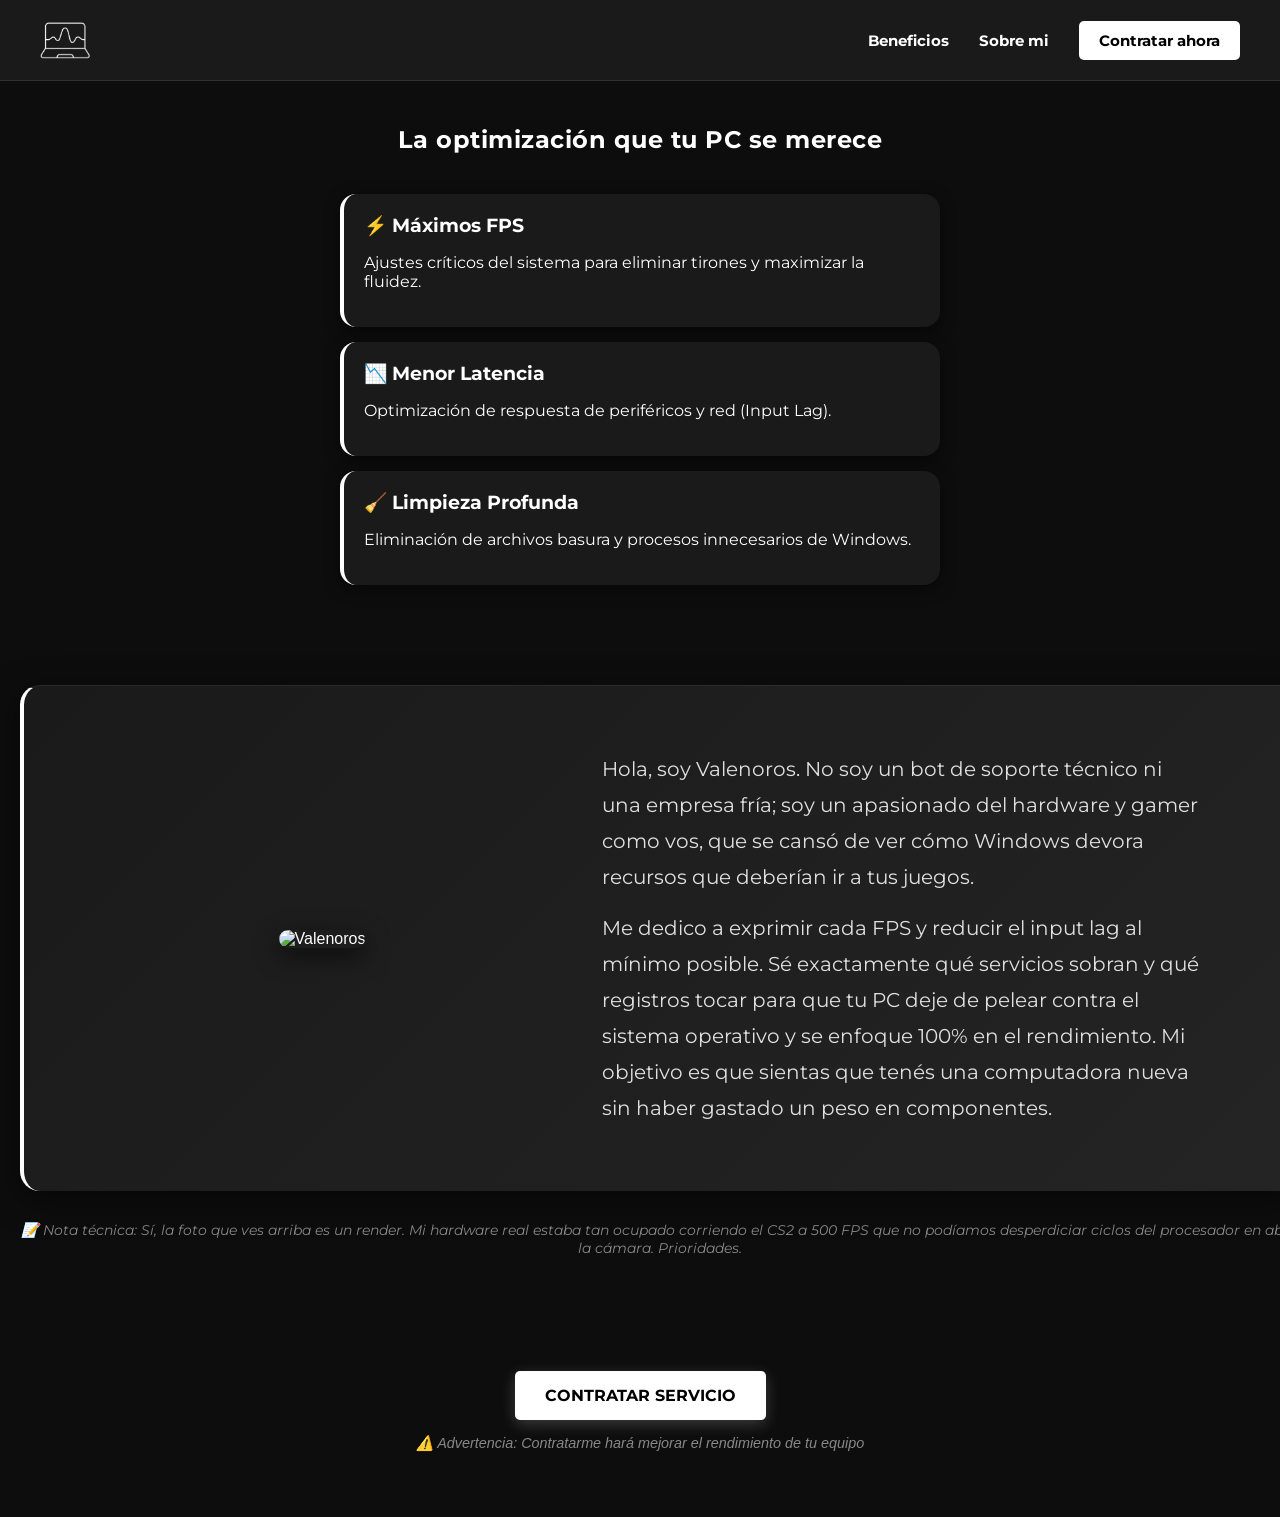
==== index.html @ 135eb61f "Add files via upload" ====
<!DOCTYPE html>
<html lang="es">
<head>
    <meta charset="UTF-8">
    <meta name="viewport" content="width=device-width, initial-scale=1.0">
    <title>Opticompu | Optimización de Alto Rendimiento</title>
    <link rel="stylesheet" href="style.css">
    <link rel="icon" href="logo.png" type="image/png">
</head>
<body>
    <nav class="navbar">
        <div class="navbar-container">
            <img src="logo.png" alt="Opticompu" class="navbar-logo">
            <div class="navbar-links">
                <a href="#header" class="navbar-link">Beneficios</a>
                <a href="#about-section" class="navbar-link">Sobre mi</a>
                <a href="#contract-button" class="navbar-link navbar-contract">Contratar ahora</a>
            </div>
        </div>
    </nav>

    <div class="container">
        <header id="header">
            <p class="tagline">La optimización que tu PC se merece</p>
        </header>

        <section class="services" id="services">
            <div class="card">
                <h3>⚡ Máximos FPS</h3>
                <p>Ajustes críticos del sistema para eliminar tirones y maximizar la fluidez.</p>
            </div>
            <div class="card">
                <h3>📉 Menor Latencia</h3>
                <p>Optimización de respuesta de periféricos y red (Input Lag).</p>
            </div>
            <div class="card">
                <h3>🧹 Limpieza Profunda</h3>
                <p>Eliminación de archivos basura y procesos innecesarios de Windows.</p>
            </div>
        </section>

        <section class="about-section" id="about-section">
            <div class="about-wrapper">
                <div class="about-container">
                    <div class="about-image">
                        <img src="cara.png" alt="Valenoros">
                    </div>
                    <div class="about-text">
                        <p>Hola, soy Valenoros. No soy un bot de soporte técnico ni una empresa fría; soy un apasionado del hardware y gamer como vos, que se cansó de ver cómo Windows devora recursos que deberían ir a tus juegos.</p>
                        <p>Me dedico a exprimir cada FPS y reducir el input lag al mínimo posible. Sé exactamente qué servicios sobran y qué registros tocar para que tu PC deje de pelear contra el sistema operativo y se enfoque 100% en el rendimiento. Mi objetivo es que sientas que tenés una computadora nueva sin haber gastado un peso en componentes.</p>
                    </div>
                </div>
            </div>
            <p class="tech-note">📝 Nota técnica: Sí, la foto que ves arriba es un render. Mi hardware real estaba tan ocupado corriendo el CS2 a 500 FPS que no podíamos desperdiciar ciclos del procesador en abrir la cámara. Prioridades.</p>
        </section>

        <footer id="contract-button">
            <a href="https://www.instagram.com/opticompu" class="btn-contract">CONTRATAR SERVICIO</a>
            <p class="guarantee">⚠️ Advertencia: Contratarme hará mejorar el rendimiento de tu equipo</p>
            <div class="spacer"></div>
        </footer>
    </div>
    <script src="js/animations.js"></script>
</body>
</html>
---- style.css ----
@import url('https://fonts.googleapis.com/css2?family=Montserrat:wght@400;700;900&display=swap');

html {
    scroll-behavior: smooth;
}

/* Animaciones */
@keyframes slideInDown {
    from {
        opacity: 0;
        transform: translateY(-30px);
    }
    to {
        opacity: 1;
        transform: translateY(0);
    }
}

@keyframes slideInLeft {
    from {
        opacity: 0;
        transform: translateX(-40px);
    }
    to {
        opacity: 1;
        transform: translateX(0);
    }
}

@keyframes slideInUp {
    from {
        opacity: 0;
        transform: translateY(30px);
    }
    to {
        opacity: 1;
        transform: translateY(0);
    }
}

@keyframes fadeIn {
    from {
        opacity: 0;
    }
    to {
        opacity: 1;
    }
}

body {
    background-color: #0d0d0d;
    color: #ffffff;
    font-family: Tahoma, Geneva, Verdana, sans-serif;
    display: flex;
    justify-content: center;
    align-items: center;
    min-height: 100vh;
    margin: 0;
    position: relative;
    overflow-x: hidden;
    flex-direction: column;
}

/* Navbar */
.navbar {
    width: 100%;
    background-color: #1a1a1a;
    border-bottom: 1px solid rgba(255, 255, 255, 0.1);
    padding: 15px 0;
    position: fixed;
    top: 0;
    left: 0;
    z-index: 1000;
}

.navbar-container {
    max-width: 1400px;
    margin: 0 auto;
    padding: 0 40px;
    display: flex;
    align-items: center;
}

.navbar-logo {
    height: 50px;
    width: auto;
    animation: slideInDown 0.8s ease-out forwards;
}

.navbar-links {
    display: flex;
    gap: 30px;
    align-items: center;
    margin-left: auto;
}

.navbar-link {
    color: #ffffff;
    text-decoration: none;
    font-family: 'Montserrat', sans-serif;
    font-weight: bold;
    font-size: 0.95rem;
    transition: color 0.3s ease;
    animation: slideInDown 0.8s ease-out forwards;
}

.navbar-link:hover {
    color: rgba(255, 255, 255, 0.7);
}

.navbar-contract {
    background-color: #ffffff;
    color: #000;
    padding: 10px 20px;
    border-radius: 5px;
    font-weight: bold;
    transition: all 0.3s ease;
}

.navbar-contract:hover {
    background-color: #e0e0e0;
    color: #000;
}

.container {
    margin-top: 100px;
}

.container {
    text-align: center;
    max-width: 600px;
    padding: 20px;
}

header .logo {
    max-width: 200px;
    height: auto;
    margin-bottom: 20px;
    display: block;
    margin-left: auto;
    margin-right: auto;
}

.tagline {
    color: #ffffff;
    margin-top: 5px;
    font-family: 'Montserrat', sans-serif;
    font-size: 1.5rem;
    font-weight: bold;
    letter-spacing: 0.5px;
}

.services {
    margin: 40px 0;
}

.about-section {
    margin: 60px -20px;
    padding: 40px 20px;
    text-align: center;
    width: 100vw;
    position: relative;
    left: 50%;
    right: 50%;
    margin-left: -50vw;
    margin-right: -50vw;
}

.about-wrapper {
    background: linear-gradient(135deg, #1a1a1a 0%, #242424 100%);
    border-radius: 20px;
    padding: 50px 40px;
    box-shadow: 0 8px 32px rgba(0, 0, 0, 0.5);
    max-width: 1400px;
    margin: 0 auto;
    border-left: 4px solid #ffffff;
    border-top: 1px solid rgba(255, 255, 255, 0.05);
    opacity: 0;
    animation: slideInUp 0.8s ease-out 0.8s forwards;
}

.about-container {
    display: flex;
    align-items: center;
    gap: 80px;
    justify-content: center;
}

.about-image {
    flex: 0 0 400px;
}

.about-image img {
    width: 100%;
    border-radius: 16px;
    animation: floatImage 3s ease-in-out infinite;
    box-shadow: 0 8px 25px rgba(0, 0, 0, 0.6);
}

.about-text {
    flex: 1;
    max-width: 600px;
    text-align: left;
    font-family: 'Montserrat', sans-serif;
}

.about-text p {
    margin: 15px 0;
    line-height: 1.8;
    color: #e0e0e0;
    font-size: 1.25rem;
}

@media (max-width: 768px) {
    .about-container {
        flex-direction: column;
        gap: 20px;
    }

    .about-image {
        flex: 0 0 200px;
    }

    .about-text {
        max-width: 100%;
        text-align: center;
    }
}

@keyframes floatImage {
    0%, 100% {
        transform: translateY(0px);
    }
    50% {
        transform: translateY(-15px);
    }
}

.card {
    background: #1a1a1a;
    margin: 15px 0;
    padding: 20px;
    border-radius: 16px;
    border-left: 4px solid #ffffff;
    text-align: left;
    transition: all 0.3s ease;
    cursor: pointer;
    font-family: 'Montserrat', sans-serif;
    box-shadow: 0 4px 15px rgba(0, 0, 0, 0.5);
}

.card h3 {
    margin: 0 0 10px 0;
}

.btn-contract {
    display: inline-block;
    background-color: #ffffff;
    color: #000;
    padding: 15px 30px;
    text-decoration: none;
    font-weight: bold;
    font-family: 'Montserrat', sans-serif;
    border-radius: 5px;
    transition: all 0.3s ease;
    cursor: pointer;
    box-shadow: 0 4px 15px rgba(255, 255, 255, 0.2);
}

.btn-contract:hover {
    background-color: #e0e0e0;
    transform: scale(1.05);
}

.guarantee {
    margin-top: 15px;
    font-size: 0.9rem;
    color: #888;
    font-style: italic;
}

.tech-note {
    margin-top: 30px;
    font-size: 0.9rem;
    color: #888;
    font-style: italic;
    text-align: center;
    font-family: 'Montserrat', sans-serif;
}

.spacer {
    height: 30px;
}
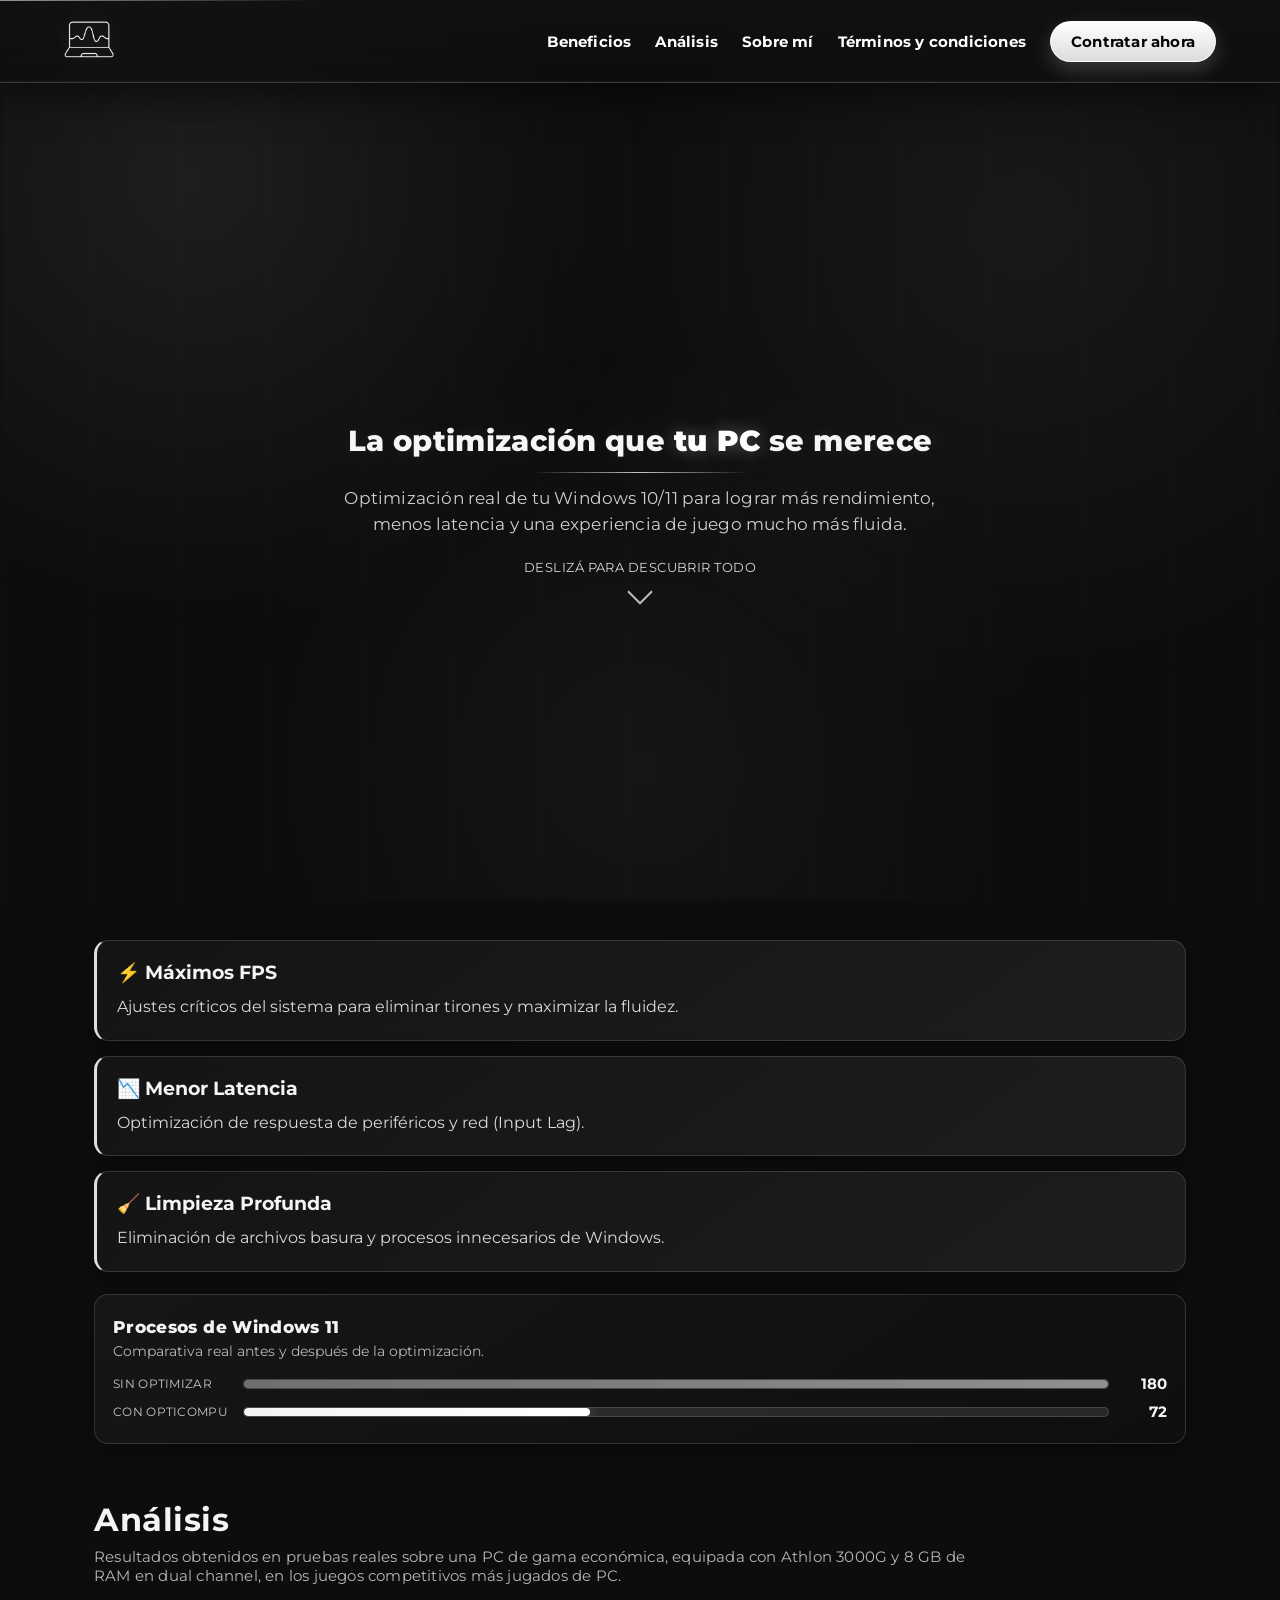
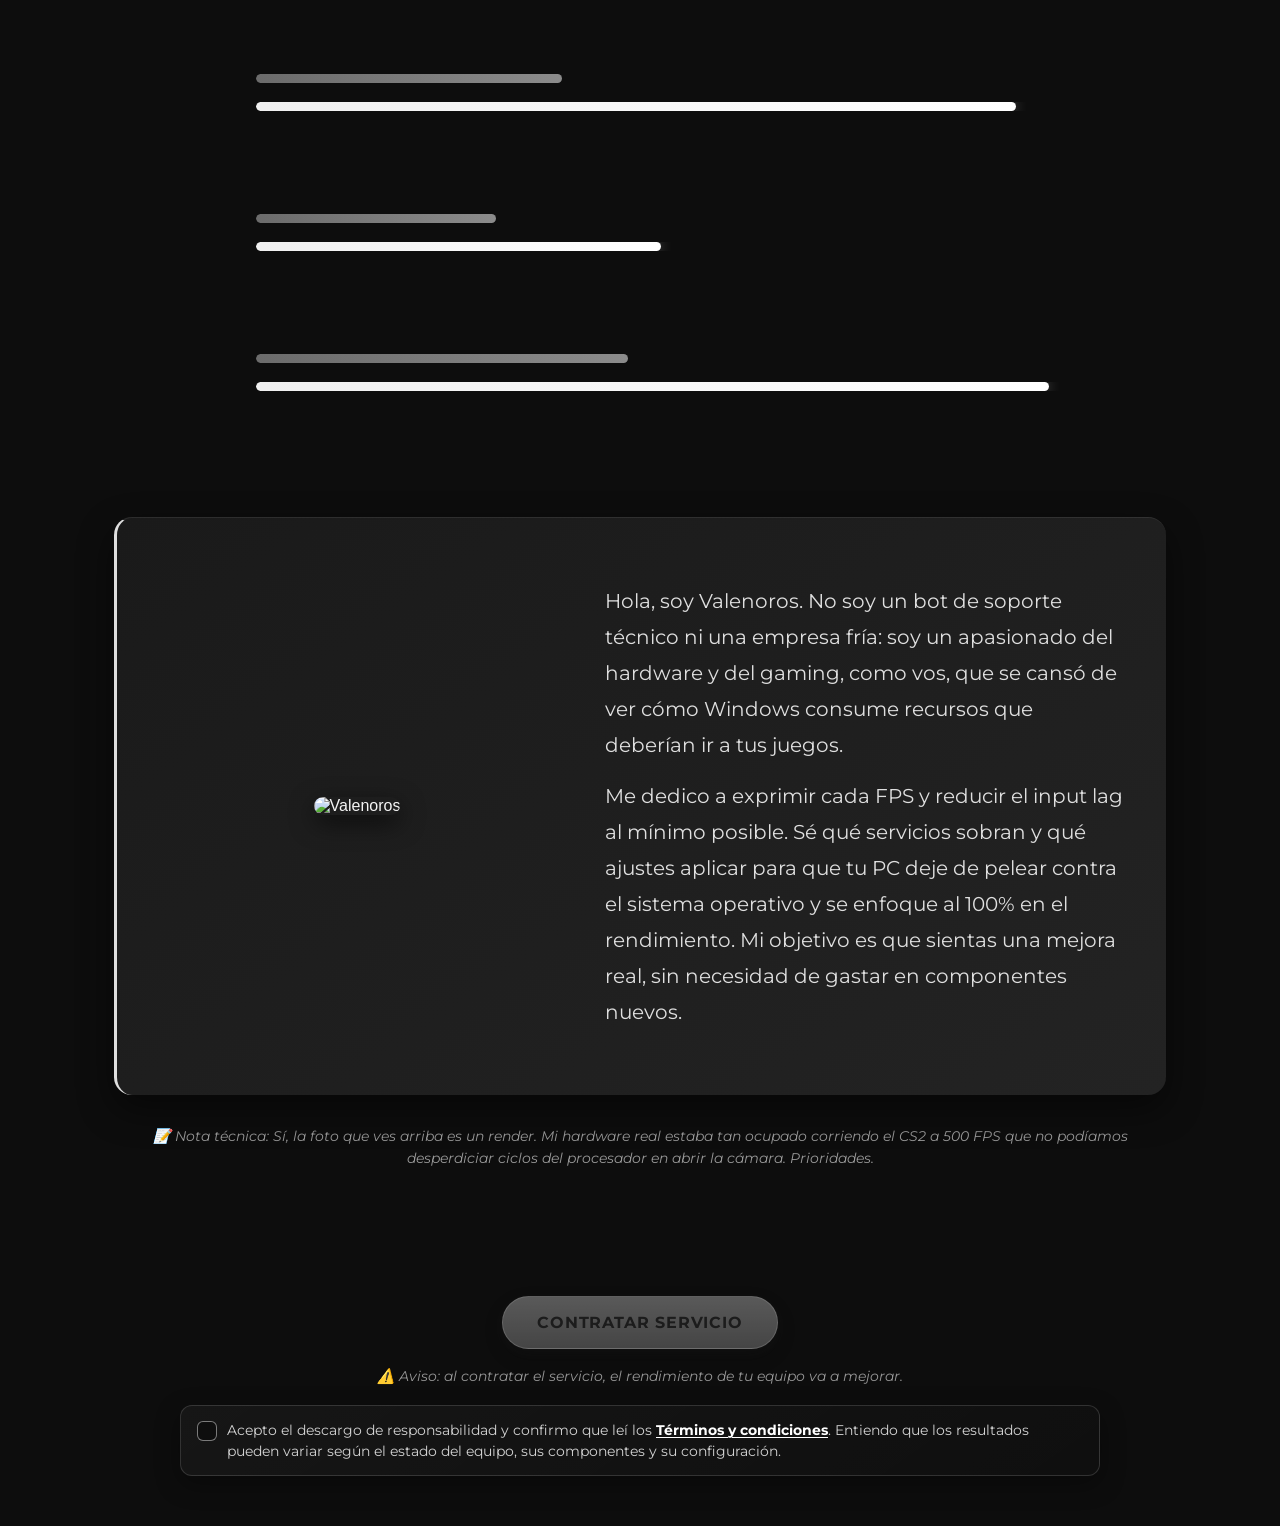
==== commit 92e1b6b1: "Add files via upload" ====
--- a/index.html
+++ b/index.html
@@ -10,10 +10,14 @@
 <body>
     <nav class="navbar">
         <div class="navbar-container">
-            <img src="logo.png" alt="Opticompu" class="navbar-logo">
+            <a href="#header" aria-label="Ir al inicio">
+                <img src="logo.png" alt="Opticompu" class="navbar-logo">
+            </a>
             <div class="navbar-links">
-                <a href="#header" class="navbar-link">Beneficios</a>
-                <a href="#about-section" class="navbar-link">Sobre mi</a>
+                <a href="#services" class="navbar-link">Beneficios</a>
+                <a href="#benchmarks" class="navbar-link">Análisis</a>
+                <a href="#about-section" class="navbar-link">Sobre mí</a>
+                <a href="terminos.html" class="navbar-link">Términos y condiciones</a>
                 <a href="#contract-button" class="navbar-link navbar-contract">Contratar ahora</a>
             </div>
         </div>
@@ -21,7 +25,12 @@
 
     <div class="container">
         <header id="header">
-            <p class="tagline">La optimización que tu PC se merece</p>
+            <p class="tagline">La optimización que <span class="tagline-focus">tu PC</span> se merece</p>
+            <p class="hero-subtitle">Optimización real de tu Windows 10/11 para lograr más rendimiento, menos latencia y una experiencia de juego mucho más fluida.</p>
+            <a href="#services" class="hero-scroll" aria-label="Bajar para ver más">
+                <span>Deslizá para descubrir todo</span>
+                <span class="hero-scroll-icon" aria-hidden="true"></span>
+            </a>
         </header>
 
         <section class="services" id="services">
@@ -37,6 +46,86 @@
                 <h3>🧹 Limpieza Profunda</h3>
                 <p>Eliminación de archivos basura y procesos innecesarios de Windows.</p>
             </div>
+
+            <div class="process-compare" aria-label="Comparativa de procesos de Windows 11">
+                <p class="process-title">Procesos de Windows 11</p>
+                <p class="process-subtitle">Comparativa real antes y después de la optimización.</p>
+
+                <div class="process-row">
+                    <span>Sin optimizar</span>
+                    <div class="process-track">
+                        <div class="process-bar process-before" style="--process-width: 100%;"></div>
+                    </div>
+                    <strong>180</strong>
+                </div>
+
+                <div class="process-row">
+                    <span>Con OptiCompu</span>
+                    <div class="process-track">
+                        <div class="process-bar process-after" style="--process-width: 40%;"></div>
+                    </div>
+                    <strong>72</strong>
+                </div>
+            </div>
+        </section>
+
+        <section class="benchmarks-section" id="benchmarks">
+            <h2 class="benchmarks-title">Análisis</h2>
+            <p class="benchmarks-subtitle">Resultados obtenidos en pruebas reales sobre una PC de gama económica, equipada con Athlon 3000G y 8 GB de RAM en dual channel, en los juegos competitivos más jugados de PC.</p>
+
+            <div class="benchmark-card">
+                <h3 class="benchmark-game">Valorant</h3>
+                <div class="benchmark-row">
+                    <span>Sin optimizar</span>
+                    <div class="benchmark-track">
+                        <div class="benchmark-bar before" style="--bar-width: 37%;"></div>
+                    </div>
+                    <strong>54 FPS</strong>
+                </div>
+                <div class="benchmark-row">
+                    <span>Con OptiCompu</span>
+                    <div class="benchmark-track">
+                        <div class="benchmark-bar after" style="--bar-width: 92%;"></div>
+                    </div>
+                    <strong>147 FPS</strong>
+                </div>
+            </div>
+
+            <div class="benchmark-card">
+                <h3 class="benchmark-game">Counter-Strike 2</h3>
+                <div class="benchmark-row">
+                    <span>Sin optimizar</span>
+                    <div class="benchmark-track">
+                        <div class="benchmark-bar before" style="--bar-width: 29%;"></div>
+                    </div>
+                    <strong>42 FPS</strong>
+                </div>
+                <div class="benchmark-row">
+                    <span>Con OptiCompu</span>
+                    <div class="benchmark-track">
+                        <div class="benchmark-bar after" style="--bar-width: 49%;"></div>
+                    </div>
+                    <strong>78 FPS</strong>
+                </div>
+            </div>
+
+            <div class="benchmark-card">
+                <h3 class="benchmark-game">League of Legends</h3>
+                <div class="benchmark-row">
+                    <span>Sin optimizar</span>
+                    <div class="benchmark-track">
+                        <div class="benchmark-bar before" style="--bar-width: 45%;"></div>
+                    </div>
+                    <strong>77 FPS</strong>
+                </div>
+                <div class="benchmark-row">
+                    <span>Con OptiCompu</span>
+                    <div class="benchmark-track">
+                        <div class="benchmark-bar after" style="--bar-width: 96%;"></div>
+                    </div>
+                    <strong>172 FPS</strong>
+                </div>
+            </div>
         </section>
 
         <section class="about-section" id="about-section">
@@ -46,8 +135,8 @@
                         <img src="cara.png" alt="Valenoros">
                     </div>
                     <div class="about-text">
-                        <p>Hola, soy Valenoros. No soy un bot de soporte técnico ni una empresa fría; soy un apasionado del hardware y gamer como vos, que se cansó de ver cómo Windows devora recursos que deberían ir a tus juegos.</p>
-                        <p>Me dedico a exprimir cada FPS y reducir el input lag al mínimo posible. Sé exactamente qué servicios sobran y qué registros tocar para que tu PC deje de pelear contra el sistema operativo y se enfoque 100% en el rendimiento. Mi objetivo es que sientas que tenés una computadora nueva sin haber gastado un peso en componentes.</p>
+                        <p>Hola, soy Valenoros. No soy un bot de soporte técnico ni una empresa fría: soy un apasionado del hardware y del gaming, como vos, que se cansó de ver cómo Windows consume recursos que deberían ir a tus juegos.</p>
+                        <p>Me dedico a exprimir cada FPS y reducir el input lag al mínimo posible. Sé qué servicios sobran y qué ajustes aplicar para que tu PC deje de pelear contra el sistema operativo y se enfoque al 100% en el rendimiento. Mi objetivo es que sientas una mejora real, sin necesidad de gastar en componentes nuevos.</p>
                     </div>
                 </div>
             </div>
@@ -55,8 +144,17 @@
         </section>
 
         <footer id="contract-button">
-            <a href="https://www.instagram.com/opticompu" class="btn-contract">CONTRATAR SERVICIO</a>
-            <p class="guarantee">⚠️ Advertencia: Contratarme hará mejorar el rendimiento de tu equipo</p>
+            <a href="https://www.instagram.com/opticompu" class="btn-contract is-disabled" aria-disabled="true">CONTRATAR SERVICIO</a>
+            <p class="guarantee">⚠️ Aviso: al contratar el servicio, el rendimiento de tu equipo va a mejorar.</p>
+
+            <div class="disclaimer-box">
+                <label class="disclaimer-check">
+                    <input type="checkbox" id="accept-disclaimer">
+                    <span class="check-indicator" aria-hidden="true"></span>
+                    <span>Acepto el descargo de responsabilidad y confirmo que leí los <a href="terminos.html" class="inline-terms-link">Términos y condiciones</a>. Entiendo que los resultados pueden variar según el estado del equipo, sus componentes y su configuración.</span>
+                </label>
+            </div>
+
             <div class="spacer"></div>
         </footer>
     </div>
--- a/style.css
+++ b/style.css
@@ -2,6 +2,27 @@
 
 html {
     scroll-behavior: smooth;
+}
+
+:root {
+    --nav-offset: 120px;
+    --bg: #0d0d0d;
+    --surface-1: #141414;
+    --surface-2: #1d1d1d;
+    --text-primary: #f4f4f4;
+    --text-secondary: #b7b7b7;
+    --line-soft: rgba(255, 255, 255, 0.14);
+    --line-strong: rgba(255, 255, 255, 0.24);
+    --radius-md: 14px;
+    --radius-lg: 18px;
+    --shadow-soft: 0 8px 24px rgba(0, 0, 0, 0.35);
+    --shadow-strong: 0 14px 34px rgba(0, 0, 0, 0.52);
+}
+
+*,
+*::before,
+*::after {
+    box-sizing: border-box;
 }
 
 /* Animaciones */
@@ -48,8 +69,8 @@
 }
 
 body {
-    background-color: #0d0d0d;
-    color: #ffffff;
+    background-color: var(--bg);
+    color: var(--text-primary);
     font-family: Tahoma, Geneva, Verdana, sans-serif;
     display: flex;
     justify-content: center;
@@ -61,37 +82,137 @@
     flex-direction: column;
 }
 
+/* Fondo animado minimalista B/N */
+body::before,
+body::after {
+    content: "";
+    position: fixed;
+    inset: 0;
+    pointer-events: none;
+}
+
+body::before {
+    background:
+        radial-gradient(circle at 15% 20%, rgba(255, 255, 255, 0.07) 0, transparent 35%),
+        radial-gradient(circle at 80% 25%, rgba(255, 255, 255, 0.05) 0, transparent 40%),
+        radial-gradient(circle at 50% 85%, rgba(255, 255, 255, 0.04) 0, transparent 42%);
+    filter: blur(2px);
+    z-index: -2;
+    animation: driftGlow 18s ease-in-out infinite alternate;
+}
+
+body::after {
+    background-image:
+        repeating-linear-gradient(
+            90deg,
+            rgba(255, 255, 255, 0.035) 0,
+            rgba(255, 255, 255, 0.035) 1px,
+            transparent 1px,
+            transparent 90px
+        ),
+        repeating-linear-gradient(
+            0deg,
+            rgba(255, 255, 255, 0.025) 0,
+            rgba(255, 255, 255, 0.025) 1px,
+            transparent 1px,
+            transparent 90px
+        );
+    opacity: 0.28;
+    transform-origin: center;
+    z-index: -1;
+    animation: matrixShift 24s linear infinite;
+}
+
+@keyframes driftGlow {
+    0% {
+        transform: translate3d(0, 0, 0) scale(1);
+    }
+    50% {
+        transform: translate3d(1.8%, -1.5%, 0) scale(1.03);
+    }
+    100% {
+        transform: translate3d(-1.2%, 1.6%, 0) scale(1.06);
+    }
+}
+
+@keyframes matrixShift {
+    0% {
+        transform: translate3d(0, 0, 0);
+    }
+    100% {
+        transform: translate3d(40px, 26px, 0);
+    }
+}
+
+.container,
+.navbar {
+    position: relative;
+    z-index: 1;
+}
+
 /* Navbar */
 .navbar {
     width: 100%;
-    background-color: #1a1a1a;
-    border-bottom: 1px solid rgba(255, 255, 255, 0.1);
-    padding: 15px 0;
+    background: linear-gradient(
+        180deg,
+        rgba(17, 17, 17, 0.86) 0%,
+        rgba(12, 12, 12, 0.72) 100%
+    );
+    border-bottom: 1px solid rgba(255, 255, 255, 0.16);
+    box-shadow:
+        0 12px 40px rgba(0, 0, 0, 0.55),
+        inset 0 -1px 0 rgba(255, 255, 255, 0.06);
+    backdrop-filter: blur(10px) saturate(120%);
+    -webkit-backdrop-filter: blur(10px) saturate(120%);
+    padding: 14px 0;
     position: fixed;
     top: 0;
     left: 0;
     z-index: 1000;
+    overflow: hidden;
+}
+
+.navbar::before {
+    content: "";
+    position: absolute;
+    left: -25%;
+    top: 0;
+    width: 50%;
+    height: 1px;
+    background: linear-gradient(
+        90deg,
+        transparent 0%,
+        rgba(255, 255, 255, 0.7) 50%,
+        transparent 100%
+    );
+    opacity: 0.8;
+    animation: navbarSweep 6.5s ease-in-out infinite;
 }
 
 .navbar-container {
-    max-width: 1400px;
+    max-width: 1200px;
     margin: 0 auto;
-    padding: 0 40px;
+    padding: 0 24px;
     display: flex;
     align-items: center;
+    justify-content: space-between;
+    gap: 20px;
 }
 
 .navbar-logo {
     height: 50px;
     width: auto;
     animation: slideInDown 0.8s ease-out forwards;
+    filter: drop-shadow(0 0 10px rgba(255, 255, 255, 0.2));
 }
 
 .navbar-links {
     display: flex;
-    gap: 30px;
+    gap: 24px;
     align-items: center;
     margin-left: auto;
+    flex-wrap: wrap;
+    justify-content: flex-end;
 }
 
 .navbar-link {
@@ -100,36 +221,83 @@
     font-family: 'Montserrat', sans-serif;
     font-weight: bold;
     font-size: 0.95rem;
-    transition: color 0.3s ease;
+    transition: color 0.3s ease, text-shadow 0.3s ease;
     animation: slideInDown 0.8s ease-out forwards;
+    position: relative;
+    letter-spacing: 0.2px;
+}
+
+.navbar-link::after {
+    content: "";
+    position: absolute;
+    left: 0;
+    bottom: -6px;
+    width: 100%;
+    height: 1px;
+    background: linear-gradient(
+        90deg,
+        transparent,
+        rgba(255, 255, 255, 0.95),
+        transparent
+    );
+    transform: scaleX(0);
+    transform-origin: left center;
+    transition: transform 0.25s ease;
 }
 
 .navbar-link:hover {
-    color: rgba(255, 255, 255, 0.7);
+    color: rgba(255, 255, 255, 0.86);
+    text-shadow: 0 0 12px rgba(255, 255, 255, 0.24);
+}
+
+.navbar-link:hover::after {
+    transform: scaleX(1);
 }
 
 .navbar-contract {
-    background-color: #ffffff;
+    background: linear-gradient(180deg, #ffffff 0%, #dcdcdc 100%);
+    color: #050505;
+    padding: 10px 20px;
+    border-radius: 999px;
+    font-weight: bold;
+    border: 1px solid rgba(255, 255, 255, 0.9);
+    box-shadow: 0 8px 20px rgba(255, 255, 255, 0.18);
+    transition: transform 0.25s ease, box-shadow 0.25s ease, filter 0.25s ease;
+}
+
+.navbar-contract:hover {
     color: #000;
-    padding: 10px 20px;
-    border-radius: 5px;
-    font-weight: bold;
-    transition: all 0.3s ease;
-}
-
-.navbar-contract:hover {
-    background-color: #e0e0e0;
-    color: #000;
+    transform: translateY(-1px);
+    box-shadow: 0 12px 26px rgba(255, 255, 255, 0.24);
+    filter: brightness(1.02);
 }
 
 .container {
-    margin-top: 100px;
-}
-
-.container {
+    margin-top: 110px;
+    width: min(1140px, 100%);
     text-align: center;
-    max-width: 600px;
-    padding: 20px;
+    padding: 20px 24px;
+}
+
+#header,
+#services,
+#benchmarks,
+#contract-button {
+    scroll-margin-top: var(--nav-offset);
+}
+
+#about-section {
+    scroll-margin-top: calc(var(--nav-offset) + 24px);
+}
+
+#header {
+    min-height: calc(100vh - 130px);
+    display: flex;
+    flex-direction: column;
+    justify-content: center;
+    align-items: center;
+    gap: 12px;
+    padding: 20px 12px 36px;
 }
 
 header .logo {
@@ -142,39 +310,298 @@
 }
 
 .tagline {
+    color: #f6f6f6;
+    margin: 10px auto 0;
+    font-family: 'Montserrat', sans-serif;
+    font-size: clamp(1.3rem, 2.3vw, 1.95rem);
+    font-weight: 800;
+    letter-spacing: 0.4px;
+    line-height: 1.25;
+    max-width: 720px;
+    text-wrap: balance;
+    position: relative;
+    text-shadow: 0 0 18px rgba(255, 255, 255, 0.08);
+}
+
+.tagline::after {
+    content: "";
+    display: block;
+    width: min(220px, 44%);
+    height: 1px;
+    margin: 12px auto 0;
+    background: linear-gradient(
+        90deg,
+        transparent 0%,
+        rgba(255, 255, 255, 0.75) 50%,
+        transparent 100%
+    );
+}
+
+.tagline-focus {
     color: #ffffff;
-    margin-top: 5px;
+    font-weight: 900;
+    text-shadow:
+        0 0 18px rgba(255, 255, 255, 0.28),
+        0 0 30px rgba(255, 255, 255, 0.1);
+}
+
+.hero-subtitle {
+    margin: 0;
+    max-width: 640px;
+    color: #cfcfcf;
     font-family: 'Montserrat', sans-serif;
-    font-size: 1.5rem;
-    font-weight: bold;
-    letter-spacing: 0.5px;
+    font-size: clamp(0.92rem, 1.4vw, 1.06rem);
+    line-height: 1.55;
+    letter-spacing: 0.2px;
+}
+
+.hero-scroll {
+    margin-top: 10px;
+    display: inline-flex;
+    flex-direction: column;
+    align-items: center;
+    gap: 8px;
+    color: #e8e8e8;
+    text-decoration: none;
+    font-family: 'Montserrat', sans-serif;
+    font-size: 0.82rem;
+    letter-spacing: 0.45px;
+    text-transform: uppercase;
+    opacity: 0.92;
+    transition: opacity 0.2s ease, transform 0.2s ease;
+}
+
+.hero-scroll:hover {
+    opacity: 1;
+    transform: translateY(2px);
+}
+
+.hero-scroll-icon {
+    width: 18px;
+    height: 18px;
+    border-right: 2px solid rgba(255, 255, 255, 0.78);
+    border-bottom: 2px solid rgba(255, 255, 255, 0.78);
+    transform: rotate(45deg);
+    animation: scrollHint 1.5s ease-in-out infinite;
+}
+
+@keyframes scrollHint {
+    0%,
+    100% {
+        transform: rotate(45deg) translate(0, 0);
+        opacity: 0.7;
+    }
+    50% {
+        transform: rotate(45deg) translate(6px, 6px);
+        opacity: 1;
+    }
 }
 
 .services {
     margin: 40px 0;
 }
 
+.process-compare {
+    margin-top: 22px;
+    padding: 22px 18px;
+    border-radius: var(--radius-md);
+    border: 1px solid var(--line-soft);
+    background: linear-gradient(145deg, rgba(255, 255, 255, 0.04), rgba(255, 255, 255, 0.01));
+    box-shadow: var(--shadow-soft);
+    text-align: left;
+    font-family: 'Montserrat', sans-serif;
+}
+
+.process-title {
+    margin: 0;
+    color: var(--text-primary);
+    font-size: 1.05rem;
+    font-weight: 800;
+    letter-spacing: 0.35px;
+}
+
+.process-subtitle {
+    margin: 6px 0 16px;
+    color: var(--text-secondary);
+    font-size: 0.86rem;
+}
+
+.process-row {
+    display: grid;
+    grid-template-columns: 120px 1fr 48px;
+    align-items: center;
+    gap: 10px;
+    margin-bottom: 10px;
+}
+
+.process-row:last-child {
+    margin-bottom: 0;
+}
+
+.process-row span {
+    color: #c9c9c9;
+    text-transform: uppercase;
+    font-size: 0.75rem;
+    letter-spacing: 0.3px;
+}
+
+.process-row strong {
+    color: #f4f4f4;
+    text-align: right;
+    font-size: 0.92rem;
+}
+
+.process-track {
+    height: 10px;
+    border-radius: 999px;
+    overflow: hidden;
+    border: 1px solid rgba(255, 255, 255, 0.15);
+    background: rgba(255, 255, 255, 0.1);
+}
+
+.process-bar {
+    width: var(--process-width);
+    height: 100%;
+    border-radius: inherit;
+    transform-origin: left center;
+    animation: benchmarkFill 1.05s ease-out both;
+}
+
+.process-before {
+    background: linear-gradient(90deg, #6f6f6f 0%, #8f8f8f 100%);
+}
+
+.process-after {
+    background: linear-gradient(90deg, #f4f4f4 0%, #ffffff 100%);
+    box-shadow: 0 0 12px rgba(255, 255, 255, 0.28);
+}
+
+.services,
+.benchmarks-section,
 .about-section {
-    margin: 60px -20px;
+    animation: fadeIn 0.8s ease-out both;
+}
+
+.benchmarks-section {
+    margin: 56px 0 30px;
+    text-align: left;
+    font-family: 'Montserrat', sans-serif;
+}
+
+.benchmarks-title {
+    margin: 0 0 8px;
+    font-size: 2rem;
+    letter-spacing: 0.5px;
+    color: var(--text-primary);
+}
+
+.benchmarks-subtitle {
+    margin: 0 0 26px;
+    color: var(--text-secondary);
+    font-size: 0.95rem;
+    letter-spacing: 0.2px;
+    max-width: 880px;
+}
+
+.benchmark-card {
+    background: linear-gradient(145deg, rgba(255, 255, 255, 0.04), rgba(255, 255, 255, 0.01));
+    border: 1px solid var(--line-soft);
+    border-radius: var(--radius-md);
+    padding: 20px 18px;
+    margin-bottom: 14px;
+    box-shadow: var(--shadow-soft);
+    backdrop-filter: blur(4px);
+    transition: transform 0.25s ease, border-color 0.25s ease, box-shadow 0.25s ease;
+}
+
+.benchmark-card:hover {
+    transform: translateY(-2px);
+    border-color: var(--line-strong);
+    box-shadow: var(--shadow-strong);
+}
+
+.benchmark-game {
+    margin: 0 0 14px;
+    font-size: 1.2rem;
+    letter-spacing: 0.3px;
+}
+
+.benchmark-row {
+    display: grid;
+    grid-template-columns: 130px 1fr 72px;
+    align-items: center;
+    gap: 12px;
+    margin-bottom: 10px;
+}
+
+.benchmark-row:last-child {
+    margin-bottom: 0;
+}
+
+.benchmark-row span {
+    font-size: 0.82rem;
+    text-transform: uppercase;
+    color: #c9c9c9;
+    letter-spacing: 0.35px;
+}
+
+.benchmark-row strong {
+    font-size: 0.9rem;
+    text-align: right;
+}
+
+.benchmark-track {
+    height: 11px;
+    border-radius: 999px;
+    background: rgba(255, 255, 255, 0.12);
+    border: 1px solid rgba(255, 255, 255, 0.16);
+    overflow: hidden;
+}
+
+.benchmark-bar {
+    width: var(--bar-width);
+    height: 100%;
+    border-radius: inherit;
+    transform-origin: left center;
+    animation: benchmarkFill 1.1s ease-out both;
+}
+
+.benchmark-bar.before {
+    background: linear-gradient(90deg, #6b6b6b 0%, #8b8b8b 100%);
+}
+
+.benchmark-bar.after {
+    background: linear-gradient(90deg, #f0f0f0 0%, #ffffff 100%);
+    box-shadow: 0 0 14px rgba(255, 255, 255, 0.32);
+}
+
+@keyframes benchmarkFill {
+    from {
+        transform: scaleX(0);
+        opacity: 0.55;
+    }
+    to {
+        transform: scaleX(1);
+        opacity: 1;
+    }
+}
+
+.about-section {
+    margin: 60px 0;
     padding: 40px 20px;
     text-align: center;
-    width: 100vw;
-    position: relative;
-    left: 50%;
-    right: 50%;
-    margin-left: -50vw;
-    margin-right: -50vw;
+    width: 100%;
 }
 
 .about-wrapper {
-    background: linear-gradient(135deg, #1a1a1a 0%, #242424 100%);
-    border-radius: 20px;
+    background: linear-gradient(145deg, #1a1a1a 0%, #232323 100%);
+    border-radius: var(--radius-lg);
     padding: 50px 40px;
-    box-shadow: 0 8px 32px rgba(0, 0, 0, 0.5);
+    box-shadow: 0 14px 36px rgba(0, 0, 0, 0.48);
     max-width: 1400px;
     margin: 0 auto;
-    border-left: 4px solid #ffffff;
-    border-top: 1px solid rgba(255, 255, 255, 0.05);
+    border-left: 3px solid rgba(255, 255, 255, 0.86);
+    border-top: 1px solid rgba(255, 255, 255, 0.07);
     opacity: 0;
     animation: slideInUp 0.8s ease-out 0.8s forwards;
 }
@@ -182,12 +609,12 @@
 .about-container {
     display: flex;
     align-items: center;
-    gap: 80px;
+    gap: 48px;
     justify-content: center;
 }
 
 .about-image {
-    flex: 0 0 400px;
+    flex: 0 1 400px;
 }
 
 .about-image img {
@@ -202,29 +629,305 @@
     max-width: 600px;
     text-align: left;
     font-family: 'Montserrat', sans-serif;
+    min-width: 0;
 }
 
 .about-text p {
     margin: 15px 0;
     line-height: 1.8;
-    color: #e0e0e0;
+    color: #dfdfdf;
     font-size: 1.25rem;
 }
 
+@media (max-width: 1024px) {
+    .navbar {
+        padding: 12px 0;
+    }
+
+    .navbar-container {
+        padding: 0 18px;
+    }
+
+    .navbar-logo {
+        height: 44px;
+    }
+
+    .navbar-links {
+        gap: 14px;
+    }
+
+    .navbar-link {
+        font-size: 0.88rem;
+    }
+
+    .container {
+        margin-top: 100px;
+        padding: 20px 18px;
+    }
+
+    .about-wrapper {
+        padding: 32px 24px;
+    }
+
+    .about-container {
+        gap: 32px;
+    }
+}
+
 @media (max-width: 768px) {
+    :root {
+        --nav-offset: 170px;
+    }
+
+    .navbar-container {
+        flex-direction: column;
+        align-items: center;
+        gap: 12px;
+    }
+
+    .navbar-links {
+        margin-left: 0;
+        justify-content: center;
+        width: 100%;
+        row-gap: 10px;
+    }
+
+    .navbar-contract {
+        padding: 8px 16px;
+    }
+
+    .navbar-link::after {
+        bottom: -4px;
+    }
+
+    .container {
+        margin-top: 150px;
+        padding: 16px;
+    }
+
+    #header {
+        min-height: calc(100vh - 182px);
+        padding-bottom: 24px;
+    }
+
+    .tagline {
+        font-size: 1.2rem;
+    }
+
+    .hero-subtitle {
+        font-size: 0.9rem;
+    }
+
+    .hero-scroll {
+        font-size: 0.75rem;
+    }
+
+    .benchmarks-title {
+        font-size: 1.65rem;
+    }
+
+    .benchmark-card {
+        padding: 16px 14px;
+    }
+
+    .benchmark-row {
+        grid-template-columns: 110px 1fr 64px;
+        gap: 10px;
+    }
+
+    .benchmark-row span {
+        font-size: 0.74rem;
+    }
+
+    .benchmark-row strong {
+        font-size: 0.82rem;
+    }
+
+    .card {
+        padding: 16px;
+    }
+
+    .card h3 {
+        font-size: 1.1rem;
+    }
+
+    .card p {
+        font-size: 0.96rem;
+    }
+
+    .process-compare {
+        padding: 16px 14px;
+    }
+
+    .process-row {
+        grid-template-columns: 108px 1fr 42px;
+        gap: 8px;
+    }
+
+    .process-row span {
+        font-size: 0.7rem;
+    }
+
+    .about-section {
+        padding: 24px 0;
+    }
+
+    .about-wrapper {
+        padding: 24px 16px;
+    }
+
     .about-container {
         flex-direction: column;
         gap: 20px;
     }
 
     .about-image {
-        flex: 0 0 200px;
+        flex: 0 1 240px;
+        width: 100%;
+        max-width: 260px;
     }
 
     .about-text {
         max-width: 100%;
         text-align: center;
     }
+
+    .about-text p {
+        font-size: 1rem;
+        line-height: 1.65;
+    }
+
+    .btn-contract {
+        width: 100%;
+        max-width: 360px;
+        padding: 14px 24px;
+        letter-spacing: 0.5px;
+    }
+
+    .disclaimer-box {
+        padding: 12px;
+    }
+
+    .disclaimer-check {
+        font-size: 0.8rem;
+    }
+
+    .legal-page {
+        margin-top: 160px;
+    }
+
+    .legal-wrapper {
+        padding: 20px 14px;
+    }
+}
+
+@media (max-width: 480px) {
+    :root {
+        --nav-offset: 182px;
+    }
+
+    .navbar-link {
+        font-size: 0.82rem;
+    }
+
+    .container {
+        margin-top: 162px;
+    }
+
+    #header {
+        min-height: calc(100vh - 198px);
+    }
+
+    .tagline {
+        font-size: 1.05rem;
+    }
+
+    .hero-subtitle {
+        font-size: 0.84rem;
+    }
+
+    .benchmarks-title {
+        font-size: 1.45rem;
+    }
+
+    .benchmarks-subtitle {
+        font-size: 0.85rem;
+        margin-bottom: 18px;
+    }
+
+    .benchmark-row {
+        grid-template-columns: 1fr;
+        gap: 6px;
+        margin-bottom: 12px;
+    }
+
+    .benchmark-row span {
+        font-size: 0.72rem;
+    }
+
+    .benchmark-row strong {
+        text-align: left;
+        font-size: 0.8rem;
+    }
+
+    .process-row {
+        grid-template-columns: 1fr;
+        gap: 6px;
+    }
+
+    .process-row strong {
+        text-align: left;
+    }
+
+    .guarantee,
+    .tech-note {
+        font-size: 0.82rem;
+    }
+
+    .disclaimer-check {
+        font-size: 0.76rem;
+    }
+
+    .legal-page {
+        margin-top: 172px;
+    }
+
+    .legal-block p,
+    .legal-block li {
+        font-size: 0.86rem;
+    }
+}
+
+@media (prefers-reduced-motion: reduce) {
+    body::before,
+    body::after {
+        animation: none;
+    }
+
+    .navbar::before {
+        animation: none;
+    }
+
+    .hero-scroll-icon {
+        animation: none;
+    }
+}
+
+@keyframes navbarSweep {
+    0% {
+        transform: translateX(0);
+        opacity: 0;
+    }
+    20% {
+        opacity: 0.8;
+    }
+    80% {
+        opacity: 0.8;
+    }
+    100% {
+        transform: translateX(300%);
+        opacity: 0;
+    }
 }
 
 @keyframes floatImage {
@@ -237,57 +940,298 @@
 }
 
 .card {
-    background: #1a1a1a;
+    background: linear-gradient(145deg, var(--surface-1), var(--surface-2));
     margin: 15px 0;
     padding: 20px;
-    border-radius: 16px;
-    border-left: 4px solid #ffffff;
+    border-radius: var(--radius-md);
+    border: 1px solid var(--line-soft);
+    border-left: 3px solid rgba(255, 255, 255, 0.86);
     text-align: left;
-    transition: all 0.3s ease;
+    transition: transform 0.25s ease, border-color 0.25s ease, box-shadow 0.25s ease;
     cursor: pointer;
     font-family: 'Montserrat', sans-serif;
-    box-shadow: 0 4px 15px rgba(0, 0, 0, 0.5);
+    box-shadow: var(--shadow-soft);
 }
 
 .card h3 {
     margin: 0 0 10px 0;
 }
 
+.card p {
+    margin: 0;
+    color: #d9d9d9;
+    line-height: 1.6;
+}
+
+.card:hover {
+    transform: translateY(-3px);
+    border-color: var(--line-strong);
+    box-shadow: var(--shadow-strong);
+}
+
 .btn-contract {
-    display: inline-block;
-    background-color: #ffffff;
-    color: #000;
-    padding: 15px 30px;
+    display: inline-flex;
+    align-items: center;
+    justify-content: center;
+    gap: 10px;
+    position: relative;
+    overflow: hidden;
+    isolation: isolate;
+    background: linear-gradient(180deg, #ffffff 0%, #dadada 100%);
+    color: #050505;
+    padding: 16px 34px;
     text-decoration: none;
     font-weight: bold;
     font-family: 'Montserrat', sans-serif;
-    border-radius: 5px;
-    transition: all 0.3s ease;
+    letter-spacing: 0.8px;
+    border-radius: 999px;
+    border: 1px solid rgba(255, 255, 255, 0.95);
+    transition: transform 0.25s ease, box-shadow 0.25s ease, filter 0.25s ease;
     cursor: pointer;
-    box-shadow: 0 4px 15px rgba(255, 255, 255, 0.2);
+    box-shadow:
+        0 14px 30px rgba(0, 0, 0, 0.45),
+        0 8px 22px rgba(255, 255, 255, 0.22);
+    text-transform: uppercase;
+}
+
+.btn-contract::before {
+    content: "";
+    position: absolute;
+    inset: 0;
+    z-index: -1;
+    background: linear-gradient(
+        115deg,
+        rgba(255, 255, 255, 0.08) 0%,
+        rgba(255, 255, 255, 0.45) 45%,
+        rgba(255, 255, 255, 0.08) 100%
+    );
+    transform: translateX(-115%);
+    transition: transform 0.55s ease;
 }
 
 .btn-contract:hover {
-    background-color: #e0e0e0;
-    transform: scale(1.05);
+    transform: translateY(-3px) scale(1.01);
+    box-shadow:
+        0 18px 34px rgba(0, 0, 0, 0.5),
+        0 12px 28px rgba(255, 255, 255, 0.28);
+    filter: brightness(1.03);
+}
+
+.btn-contract:hover::before {
+    transform: translateX(115%);
+}
+
+.btn-contract:active {
+    transform: translateY(0) scale(0.99);
+    box-shadow:
+        0 10px 22px rgba(0, 0, 0, 0.45),
+        0 6px 15px rgba(255, 255, 255, 0.18);
+}
+
+.btn-contract:focus-visible {
+    outline: 2px solid rgba(255, 255, 255, 0.95);
+    outline-offset: 4px;
+}
+
+.btn-contract.is-disabled {
+    opacity: 0.55;
+    filter: grayscale(1);
+    background: linear-gradient(180deg, #9a9a9a 0%, #757575 100%);
+    color: #2a2a2a;
+    border-color: rgba(255, 255, 255, 0.35);
+    pointer-events: none;
+    cursor: not-allowed;
+    transform: none;
+    box-shadow:
+        0 8px 18px rgba(0, 0, 0, 0.45),
+        0 4px 12px rgba(255, 255, 255, 0.08);
+}
+
+.btn-contract:not(.is-disabled) {
+    animation: contractGlow 2s ease-in-out infinite;
+}
+
+@keyframes contractGlow {
+    0%,
+    100% {
+        box-shadow:
+            0 14px 30px rgba(0, 0, 0, 0.45),
+            0 8px 22px rgba(255, 255, 255, 0.22);
+    }
+    50% {
+        box-shadow:
+            0 18px 36px rgba(0, 0, 0, 0.5),
+            0 0 28px rgba(255, 255, 255, 0.45);
+    }
 }
 
 .guarantee {
-    margin-top: 15px;
+    margin: 16px auto 0;
     font-size: 0.9rem;
-    color: #888;
+    color: #969696;
     font-style: italic;
+    font-family: 'Montserrat', sans-serif;
+    max-width: 680px;
+    line-height: 1.55;
+}
+
+.disclaimer-box {
+    margin: 18px auto 0;
+    max-width: 920px;
+    padding: 14px 16px;
+    border-radius: 12px;
+    border: 1px solid rgba(255, 255, 255, 0.14);
+    background: linear-gradient(145deg, rgba(255, 255, 255, 0.04), rgba(255, 255, 255, 0.01));
+    box-shadow: var(--shadow-soft);
+    text-align: left;
+}
+
+.disclaimer-check {
+    display: grid;
+    grid-template-columns: auto 1fr;
+    align-items: start;
+    gap: 10px;
+    color: #d3d3d3;
+    font-family: 'Montserrat', sans-serif;
+    font-size: 0.86rem;
+    line-height: 1.5;
+    cursor: pointer;
+}
+
+.disclaimer-check input {
+    position: absolute;
+    opacity: 0;
+    width: 1px;
+    height: 1px;
+}
+
+.check-indicator {
+    width: 20px;
+    height: 20px;
+    border-radius: 6px;
+    border: 1px solid rgba(255, 255, 255, 0.45);
+    background: rgba(0, 0, 0, 0.32);
+    position: relative;
+    margin-top: 1px;
+    transition: all 0.2s ease;
+}
+
+.check-indicator::after {
+    content: "";
+    position: absolute;
+    left: 6px;
+    top: 2px;
+    width: 5px;
+    height: 10px;
+    border: solid #18ff64;
+    border-width: 0 2px 2px 0;
+    transform: rotate(45deg) scale(0);
+    transition: transform 0.2s ease;
+}
+
+.disclaimer-check input:checked + .check-indicator {
+    border-color: #2fff6f;
+    box-shadow: 0 0 10px rgba(47, 255, 111, 0.35);
+}
+
+.disclaimer-check input:checked + .check-indicator::after {
+    transform: rotate(45deg) scale(1);
+}
+
+.disclaimer-check input:focus-visible + .check-indicator {
+    outline: 2px solid rgba(255, 255, 255, 0.85);
+    outline-offset: 2px;
 }
 
 .tech-note {
     margin-top: 30px;
     font-size: 0.9rem;
-    color: #888;
+    color: #999;
     font-style: italic;
     text-align: center;
     font-family: 'Montserrat', sans-serif;
+    line-height: 1.55;
+    max-width: 980px;
+    margin-left: auto;
+    margin-right: auto;
 }
 
 .spacer {
     height: 30px;
+}
+
+#contract-button {
+    margin-top: 18px;
+    padding-top: 12px;
+    text-align: center;
+}
+
+.inline-terms-link {
+    color: #ffffff;
+    font-weight: 700;
+    text-decoration: underline;
+    text-underline-offset: 2px;
+}
+
+.inline-terms-link:hover {
+    color: #dcdcdc;
+}
+
+.navbar-link-active {
+    color: #ffffff;
+    text-shadow: 0 0 10px rgba(255, 255, 255, 0.22);
+}
+
+.navbar-link-active::after {
+    transform: scaleX(1);
+}
+
+.legal-page {
+    margin-top: 130px;
+    padding-bottom: 32px;
+}
+
+.legal-wrapper {
+    text-align: left;
+    border-radius: var(--radius-lg);
+    border: 1px solid var(--line-soft);
+    background: linear-gradient(145deg, rgba(255, 255, 255, 0.04), rgba(255, 255, 255, 0.01));
+    box-shadow: var(--shadow-soft);
+    padding: 26px 22px;
+    font-family: 'Montserrat', sans-serif;
+}
+
+.legal-title {
+    margin: 0 0 20px;
+    font-size: clamp(1.45rem, 2.4vw, 2.05rem);
+    letter-spacing: 0.35px;
+}
+
+.legal-block {
+    margin-bottom: 18px;
+}
+
+.legal-block:last-child {
+    margin-bottom: 0;
+}
+
+.legal-block h2 {
+    margin: 0 0 8px;
+    font-size: 1.1rem;
+    color: #f2f2f2;
+}
+
+.legal-block p,
+.legal-block li {
+    margin: 0;
+    color: #d5d5d5;
+    line-height: 1.62;
+    font-size: 0.95rem;
+}
+
+.legal-block ul {
+    margin: 0;
+    padding-left: 18px;
+    display: grid;
+    gap: 10px;
 }
